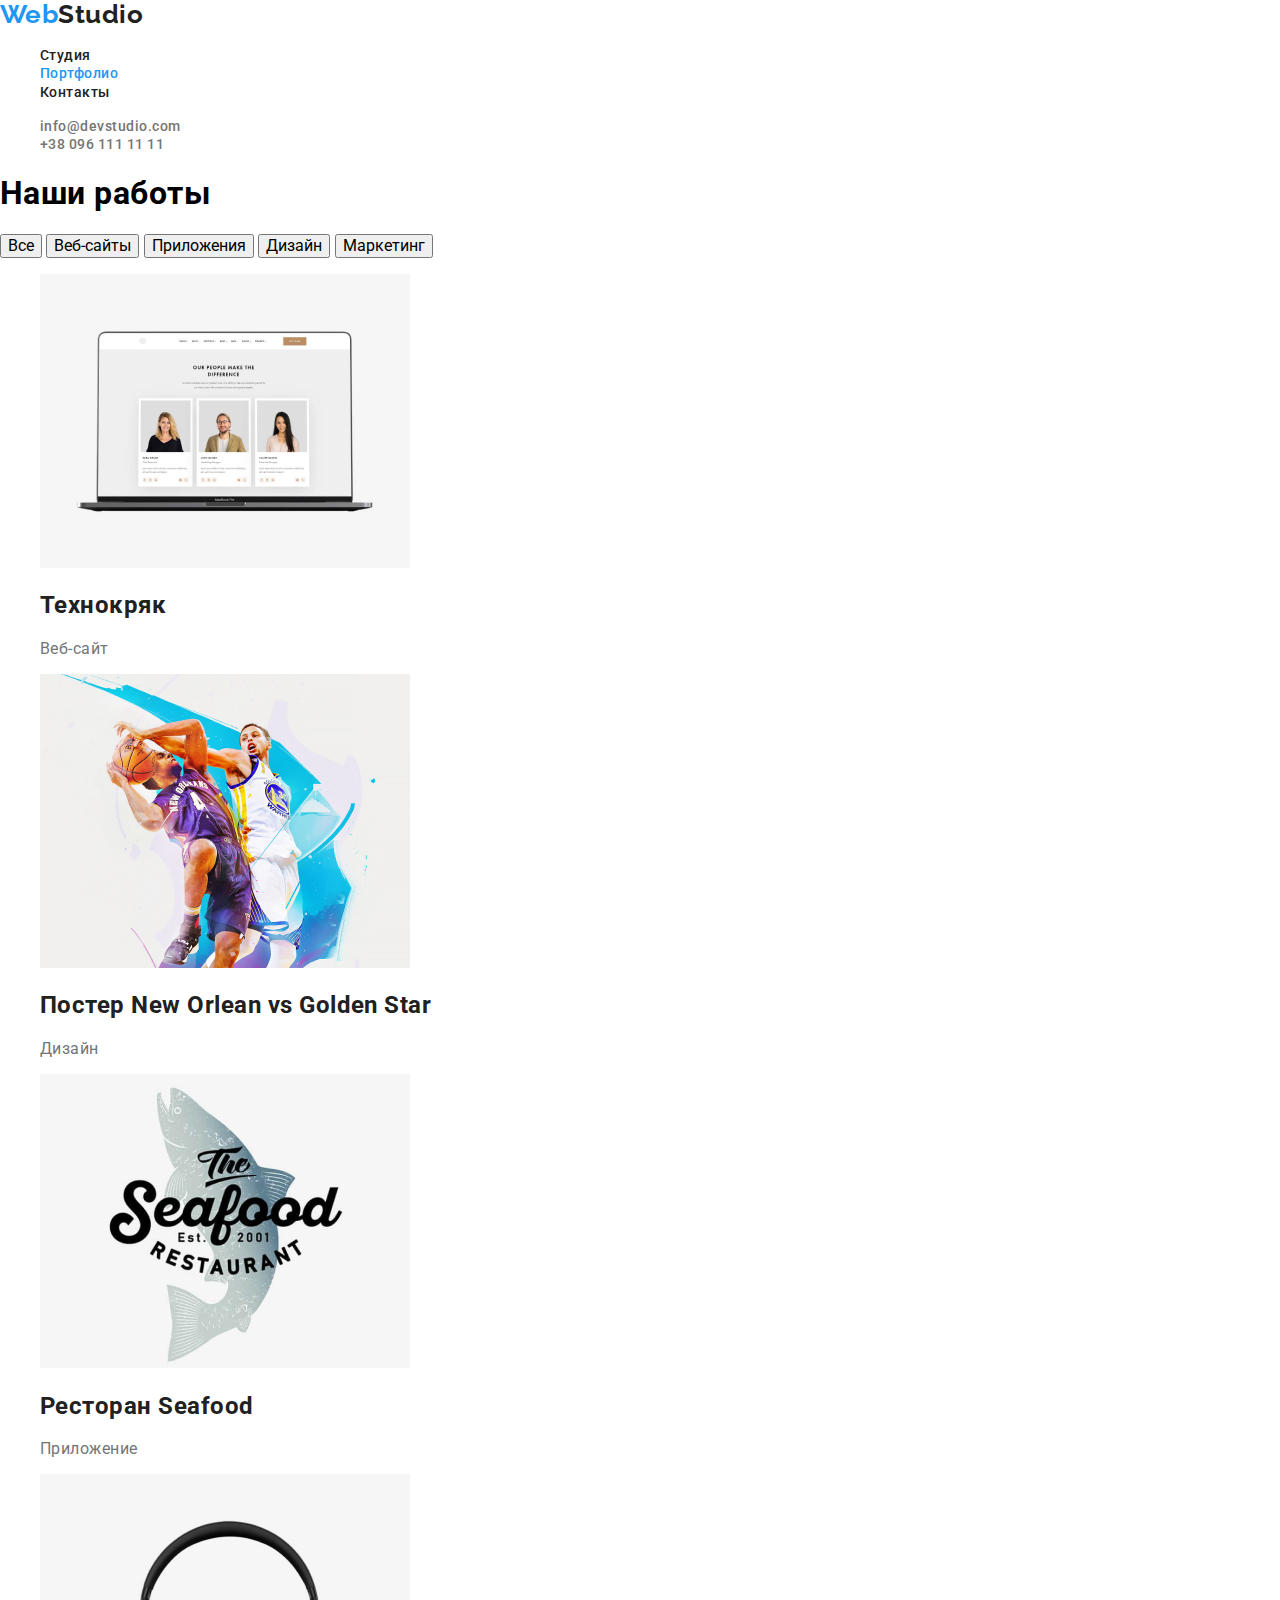
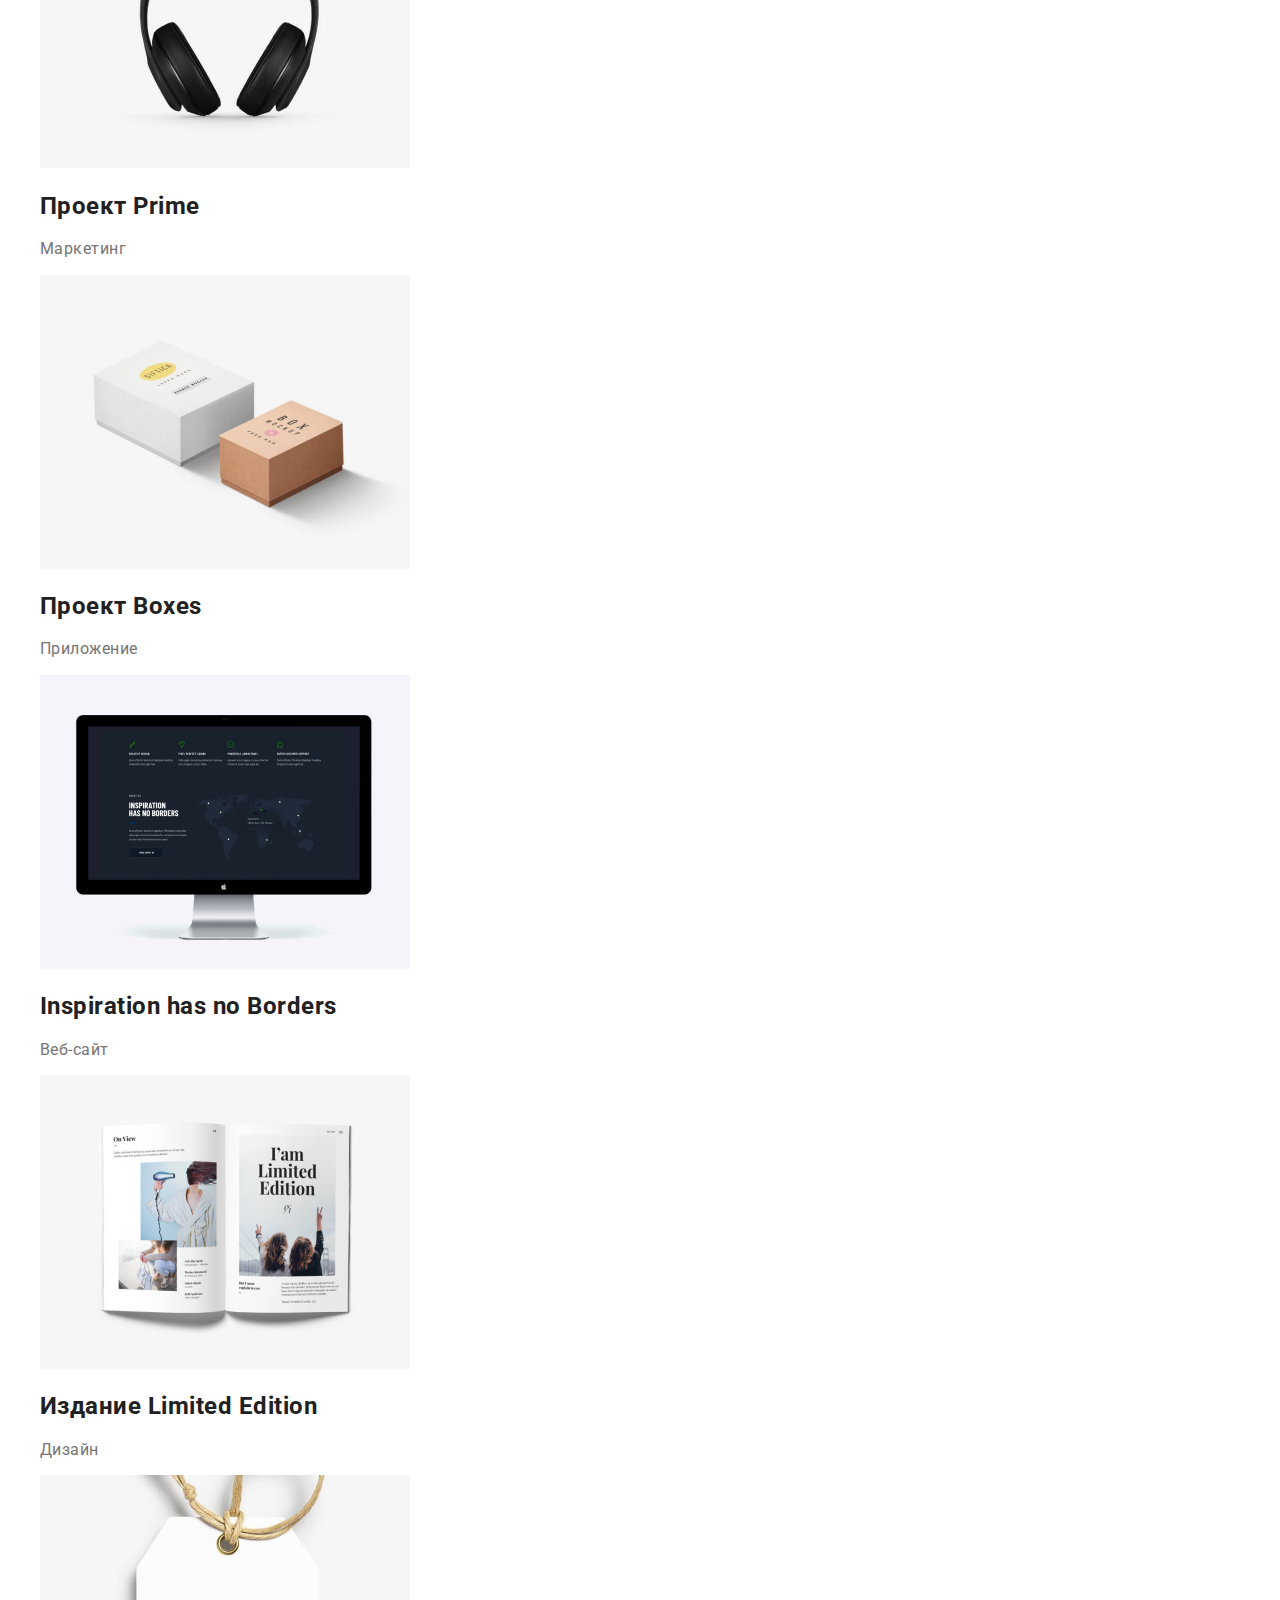
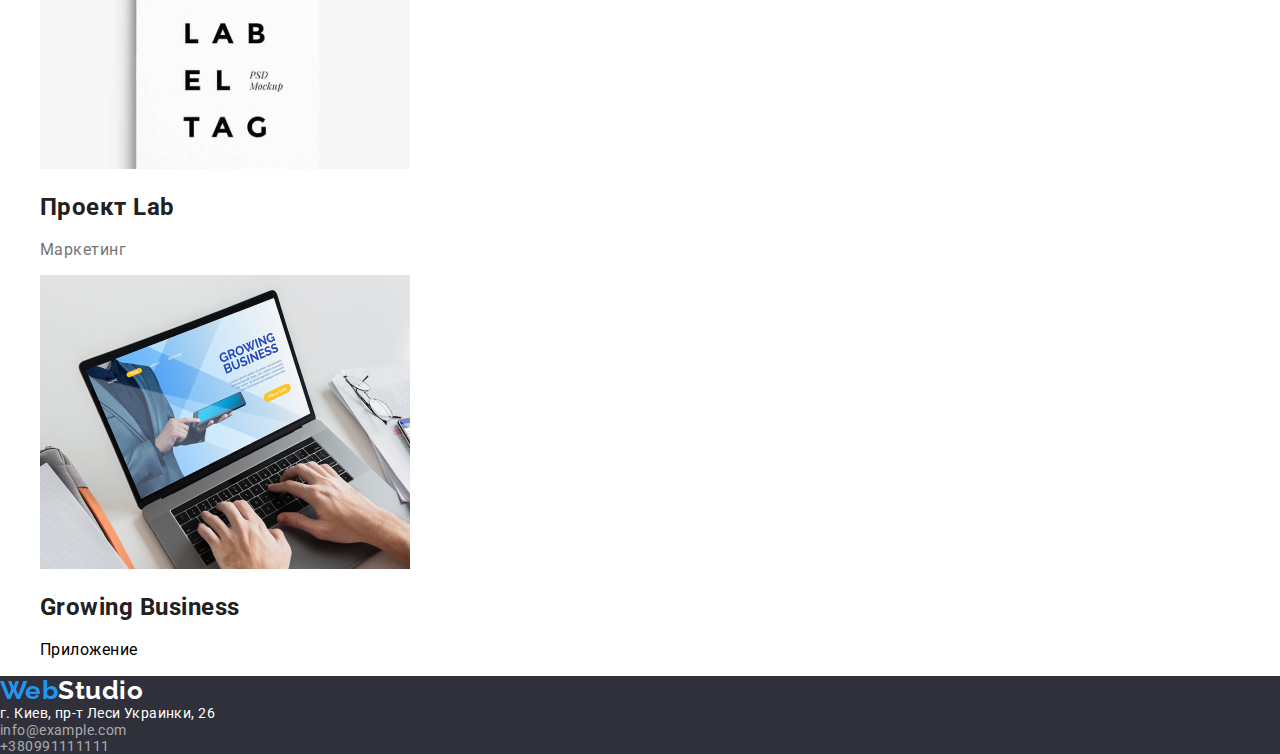
==== portfolio.html @ e06a1274 "Initial commit" ====
<!DOCTYPE html>
<html lang="ru">
  <head>
    <meta charset="UTF-8" />
    <meta name="viewport" content="width=1600, initial-scale=1.0" />
    <link href="https://fonts.googleapis.com/css2?family=Raleway:wght@400;700;900&family=Roboto:ital,wght@0,400;0,500;0,900;1,700&display=swap" rel="stylesheet" />
    <link rel="stylesheet" href="./css/common-styles.css" />
    <link rel="stylesheet" href="./css/portfolio.css" />
    <link rel="stylesheet" href="./css/normalize.css" />
    <title>Web Studio - Портфолио</title>
  </head>
  <body>
    <header>
      <nav>
        <a href="./index.html" class="logo"><span class="accent">Web</span>Studio</a>
        <ul class="site-nav list">
          <li><a href="./" class="link">Студия</a></li>
          <li><a href="./portfolio.html" class="link current">Портфолио</a></li>
          <li><a href="./" class="link">Контакты</a></li>
        </ul>
      </nav>
      <ul class="header-contacts">
        <li>
          <a href="mailto:info@devstudio.com" class="item">info@devstudio.com</a>
        </li>
        <li>
          <a href="tel:+380961111111" class="item">+38 096 111 11 11</a>
        </li>
      </ul>
    </header>
    <h1>Наши работы</h1>
    <div>
      <button type="button">Все</button>
      <button type="button">Веб-сайты</button>
      <button type="button">Приложения</button>
      <button type="button">Дизайн</button>
      <button type="button">Маркетинг</button>
    </div>
    <ul class="list">
      <li>
        <img src="./images/techcrack.jpg" alt="Экран ноутбука" />
        <h2 class="list-title">Технокряк</h2>
        <p class="list-text">Веб-сайт</p>
      </li>
      <li>
        <img src="./images/new-orlean.jpg" alt="Баскетболисты" />
        <h2 class="list-title">Постер New Orlean vs Golden Star</h2>
        <p class="list-text">Дизайн</p>
      </li>
      <li>
        <img src="./images/seafood.jpg" alt="Рыба" />
        <h2 class="list-title">Ресторан Seafood</h2>
        <p class="list-text">Приложение</p>
      </li>
      <li>
        <img src="./images/project-prime.jpg" alt="Наушники" />
        <h2 class="list-title">Проект Prime</h2>
        <p class="list-text">Маркетинг</p>
      </li>
      <li>
        <img src="./images/project-boxes.jpg" alt="Коробки" />
        <h2 class="list-title">Проект Boxes</h2>
        <p class="list-text">Приложение</p>
      </li>
      <li>
        <img src="./images/inspiration.jpg" alt="Экран iMac" />
        <h2 class="list-title">Inspiration has no Borders</h2>
        <p class="list-text">Веб-сайт</p>
      </li>
      <li>
        <img src="./images/limited-edition.jpg" alt="Книга" />
        <h2 class="list-title">Издание Limited Edition</h2>
        <p class="list-text">Дизайн</p>
      </li>
      <li>
        <img src="./images/project-lab.jpg" alt="Lab el Tag" />
        <h2 class="list-title">Проект Lab</h2>
        <p class="list-text">Маркетинг</p>
      </li>
      <li>
        <img src="./images/growing-business.jpg" alt="Ноутбук" />
        <h2 class="list-title">Growing Business</h2>
        <p>Приложение</p>
      </li>
    </ul>
    <footer class="footer">
      <a href="./" class="footer-logo"><span class="accent">Web</span>Studio</a>
      <address class="address">
        г. Киев, пр-т Леси Украинки, 26<br />
        <a href="mailto:info@example.com" class="address-item">info@example.com</a><br />
        <a href="tel:+380991111111" class="address-item">+380991111111</a>
      </address>
    </footer>
  </body>
</html>
---- css/common-styles.css ----
/*
Основной цвет текста: #212121
Вторичный цвет текста: #757575
Основной акцент: #2196F3
Белый текст и основной фон: #FFFFFF
Цвет текста футера: rgba(255, 255, 255, 0.6);
Вторичный цвет фона: #2F303A
*/

:root {
  --primary-text-color: #212121;
  --secondary-text-color: #757575;
  --main-accent: #2196f3;
  --pure-white-color: #ffffff;
  --footer-text-color: rgba(255, 255, 255, 0.6);
  --secondary-bg-color: #2f303a;
}

.logo {
  text-decoration: none;
  color: var(--primary-text-color);
  font-family: Raleway, sans-serif;
  font-weight: 700;
  font-size: 26px;
  inline-size: 1.2;
}
.accent {
  color: var(--main-accent);
}

.site-nav .link {
  text-decoration: none;
  color: var(--primary-text-color);
  font-family: Roboto;
  font-weight: 500;
  font-size: 14px;
}

.site-nav .link:hover,
.site-nav .link:focus {
  color: var(--main-accent);
}

.site-nav .current {
  color: var(--main-accent);
}
.list {
  list-style: none;
}
.header-contacts {
  list-style: none;
}

.header-contacts .item {
  text-decoration: none;
  font-family: Roboto;
  font-weight: 500;
  font-size: 14px;
  color: var(--secondary-text-color);
}

.header-contacts .item:hover,
.header-contacts .item:focus {
  color: var(--main-accent);
  text-decoration: underline;
}

.footer {
  font-weight: 400;
  font-style: normal;
  font-size: 14px;
  background-color: var(--secondary-bg-color);
}
.footer-logo {
  text-decoration: none;
  color: var(--pure-white-color);
  font-family: Raleway, sans-serif;
  font-weight: 700;
  font-size: 26px;
  inline-size: 1.2;
}
.address {
  font-weight: 400;
  font-style: normal;
  color: var(--pure-white-color);
  letter-spacing: 0.03em;
}

.address-item {
  text-decoration: none;
  font-family: Roboto;
  font-weight: 400;
  font-size: 14px;
  color: var(--footer-text-color);
}

.address-item:hover,
.address-item:focus {
  color: var(--main-accent);
  text-decoration: underline;
}
---- css/portfolio.css ----
body {
  font-family: Roboto;
  font-style: normal;
  font-weight: 400;
  letter-spacing: 0.03em;
}
.list-title {
  color: var(--primary-text-color);
}

.list-text {
  color: var(--secondary-text-color);
}
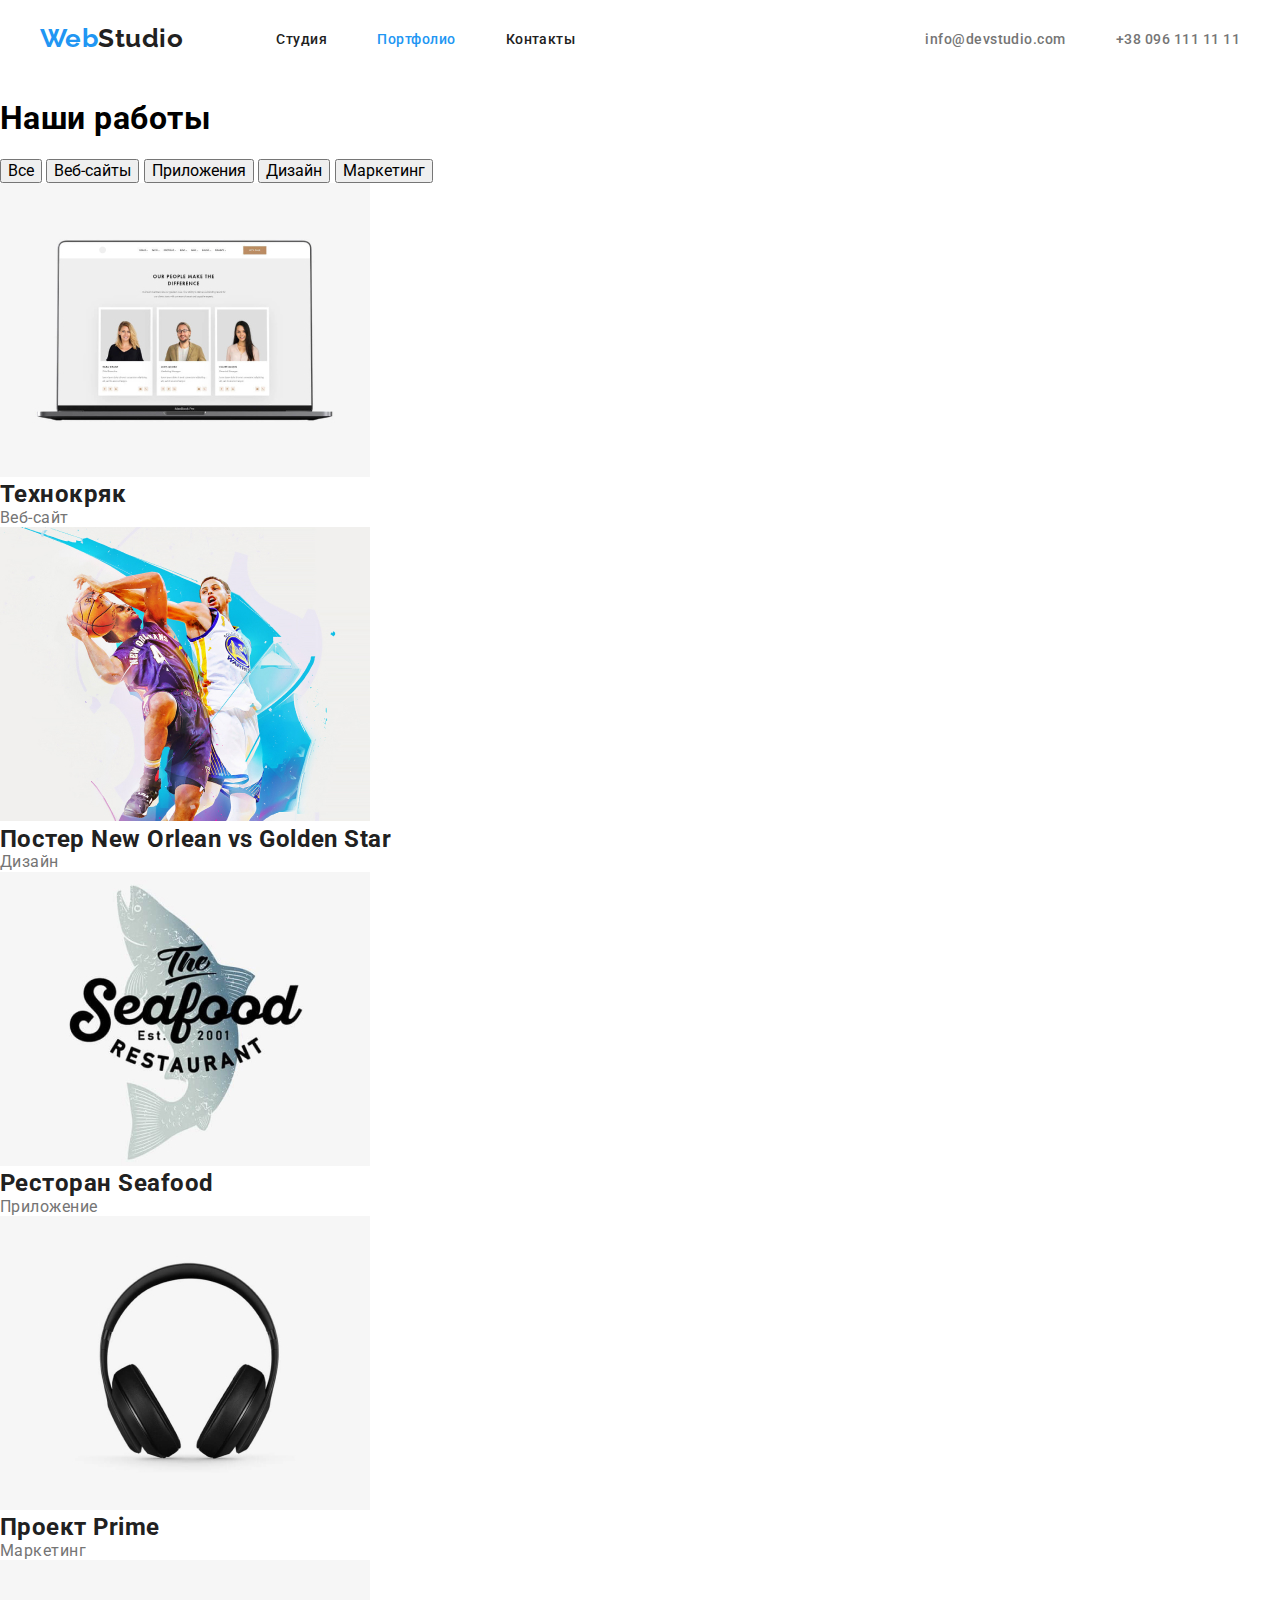
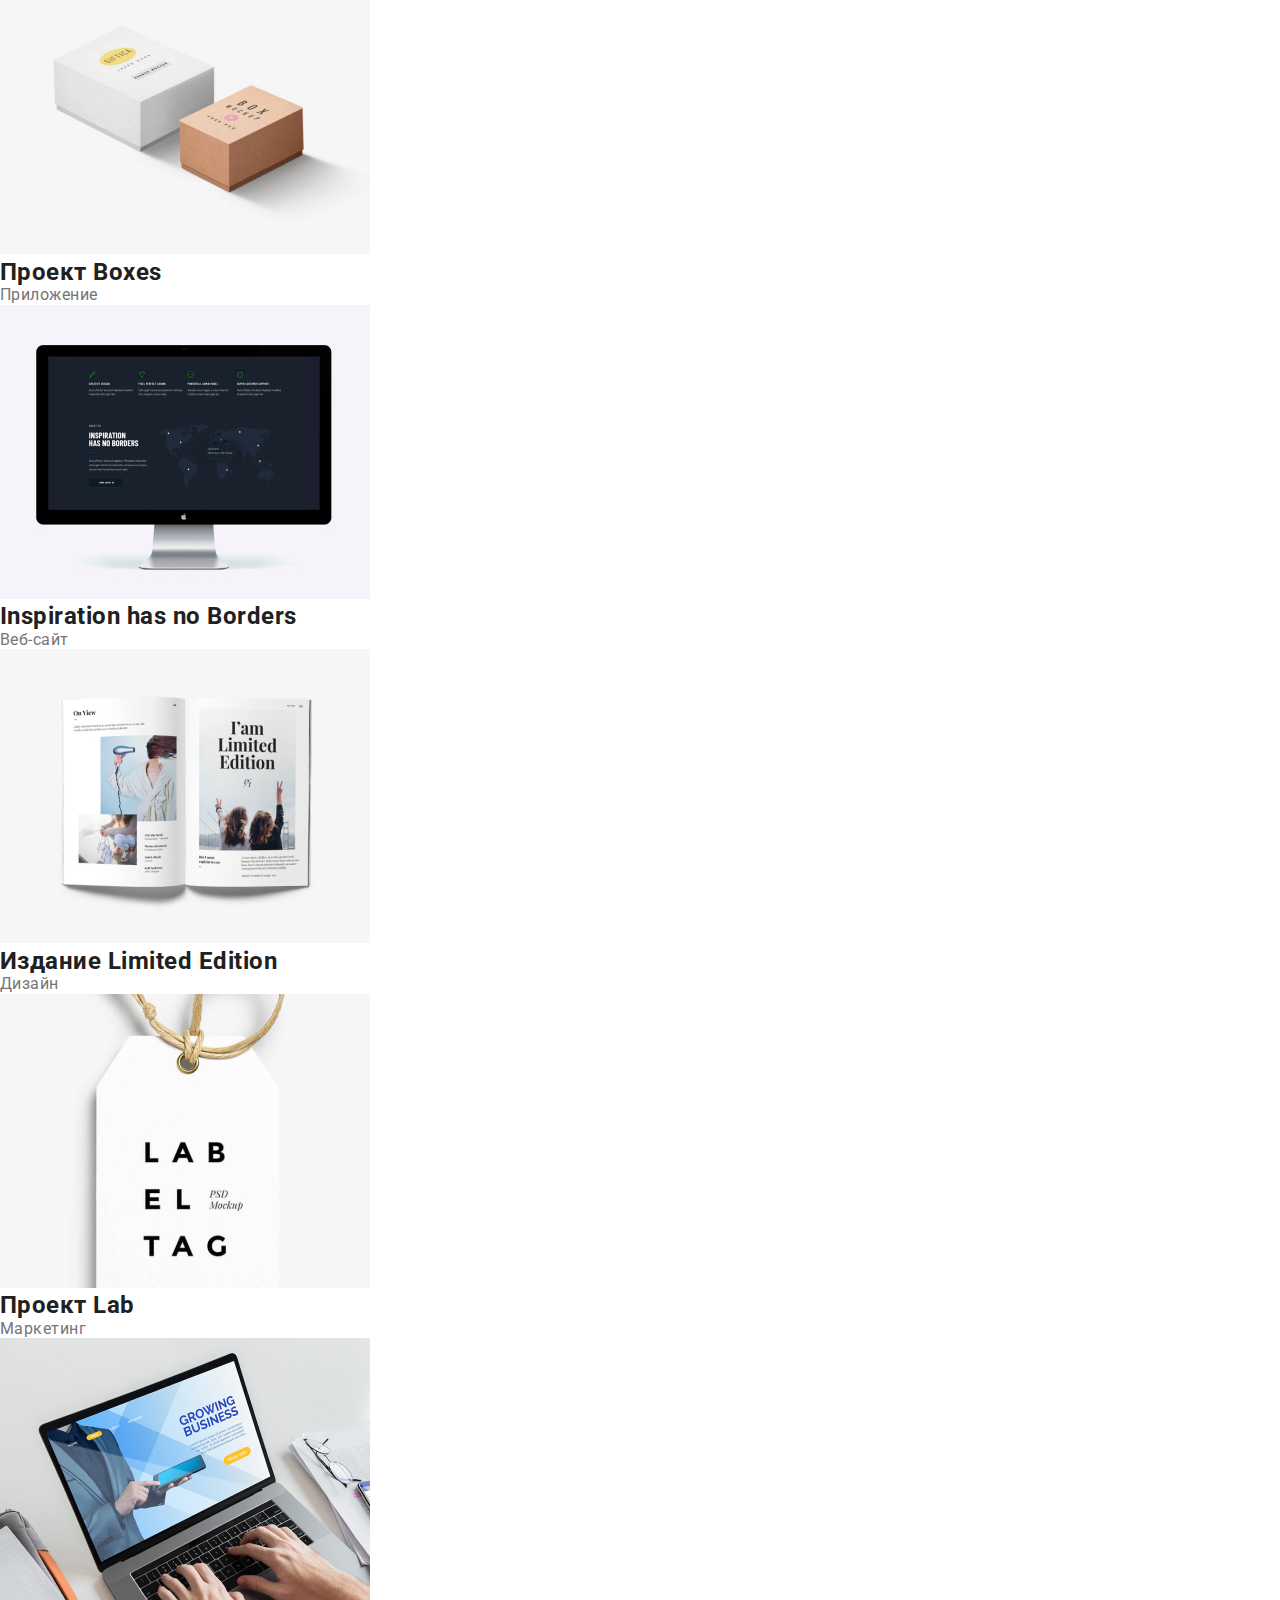
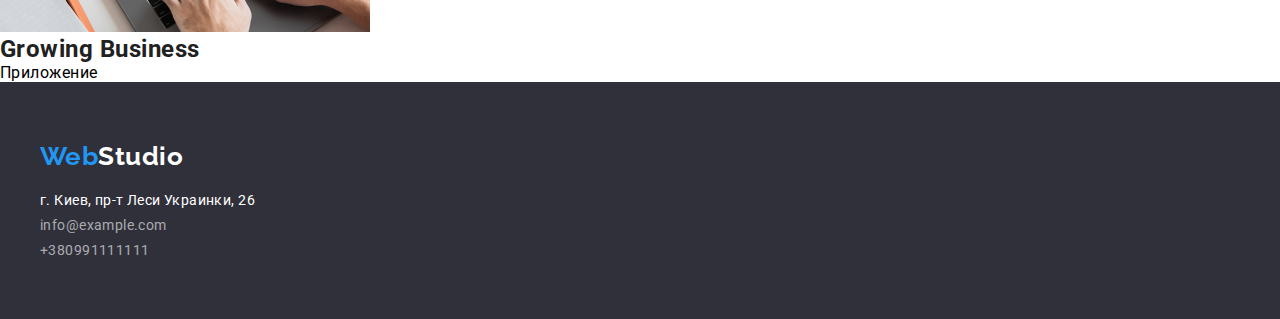
==== commit fee794b9: "главная страница со всеми стилями и позиционированием" ====
--- a/portfolio.html
+++ b/portfolio.html
@@ -10,23 +10,25 @@
     <title>Web Studio - Портфолио</title>
   </head>
   <body>
-    <header>
-      <nav>
-        <a href="./index.html" class="logo"><span class="accent">Web</span>Studio</a>
-        <ul class="site-nav list">
-          <li><a href="./" class="link">Студия</a></li>
-          <li><a href="./portfolio.html" class="link current">Портфолио</a></li>
-          <li><a href="./" class="link">Контакты</a></li>
+    <header class="page-header flexbox">
+      <div class="container flexbox justify-center">
+        <nav class="main-nav flexbox justify-center">
+          <a href="./index.html" class="logo"><span class="accent">Web</span>Studio</a>
+          <ul class="site-nav flexbox list">
+            <li class="item"><a href="./" class="link">Студия</a></li>
+            <li class="item"><a href="./portfolio.html" class="link current">Портфолио</a></li>
+            <li class="item"><a href="./" class="link">Контакты</a></li>
+          </ul>
+        </nav>
+        <ul class="header-contacts flexbox list">
+          <li class="item">
+            <a href="mailto:info@devstudio.com" class="link">info@devstudio.com</a>
+          </li>
+          <li class="item">
+            <a href="tel:+380961111111" class="link">+38 096 111 11 11</a>
+          </li>
         </ul>
-      </nav>
-      <ul class="header-contacts">
-        <li>
-          <a href="mailto:info@devstudio.com" class="item">info@devstudio.com</a>
-        </li>
-        <li>
-          <a href="tel:+380961111111" class="item">+38 096 111 11 11</a>
-        </li>
-      </ul>
+      </div>
     </header>
     <h1>Наши работы</h1>
     <div>
@@ -84,12 +86,14 @@
       </li>
     </ul>
     <footer class="footer">
-      <a href="./" class="footer-logo"><span class="accent">Web</span>Studio</a>
-      <address class="address">
-        г. Киев, пр-т Леси Украинки, 26<br />
-        <a href="mailto:info@example.com" class="address-item">info@example.com</a><br />
-        <a href="tel:+380991111111" class="address-item">+380991111111</a>
-      </address>
+      <div class="container">
+        <a href="./" class="footer-logo"><span class="accent">Web</span>Studio</a>
+        <address class="address">
+          <span class="adress-text">г. Киев, пр-т Леси Украинки, 26</span>
+          <a href="mailto:info@example.com" class="address-item">info@example.com</a>
+          <a href="tel:+380991111111" class="address-item">+380991111111</a>
+        </address>
+      </div>
     </footer>
   </body>
 </html>
--- a/css/common-styles.css
+++ b/css/common-styles.css
@@ -16,6 +16,48 @@
   --secondary-bg-color: #2f303a;
 }
 
+h1,
+h2,
+h3,
+p {
+  margin: 0px;
+  padding: 0px;
+}
+
+.list {
+  list-style: none;
+  margin: 0px;
+  padding: 0px;
+}
+
+.flexbox {
+  display: flex;
+}
+
+.page-header {
+  background-color: var(--pure-white-color);
+  padding-top: 24px;
+  padding-bottom: 25px;
+}
+
+.container {
+  width: 1200px;
+  padding: 0px;
+  margin-top: 0px;
+  margin-bottom: 0px;
+  margin-right: auto;
+  margin-left: auto;
+  /*outline: 2px solid tomato;*/
+}
+.justify-center {
+  align-items: center;
+  justify-content: flex-end;
+}
+/* шапка странички*/
+.main-nav {
+  margin-right: auto;
+}
+
 .logo {
   text-decoration: none;
   color: var(--primary-text-color);
@@ -27,15 +69,19 @@
 .accent {
   color: var(--main-accent);
 }
-
+.site-nav {
+  margin-left: 93px;
+}
 .site-nav .link {
   text-decoration: none;
   color: var(--primary-text-color);
-  font-family: Roboto;
   font-weight: 500;
   font-size: 14px;
+  margin: 0px;
 }
-
+.main-nav .item:not(:last-child) {
+  margin-right: 50px;
+}
 .site-nav .link:hover,
 .site-nav .link:focus {
   color: var(--main-accent);
@@ -44,14 +90,8 @@
 .site-nav .current {
   color: var(--main-accent);
 }
-.list {
-  list-style: none;
-}
-.header-contacts {
-  list-style: none;
-}
 
-.header-contacts .item {
+.header-contacts .link {
   text-decoration: none;
   font-family: Roboto;
   font-weight: 500;
@@ -59,17 +99,25 @@
   color: var(--secondary-text-color);
 }
 
-.header-contacts .item:hover,
-.header-contacts .item:focus {
+.header-contacts .link:hover,
+.header-contacts .link:focus {
   color: var(--main-accent);
   text-decoration: underline;
 }
+
+.header-contacts .item:not(:last-child) {
+  margin-right: 50px;
+}
+
+/* футер */
 
 .footer {
   font-weight: 400;
   font-style: normal;
   font-size: 14px;
   background-color: var(--secondary-bg-color);
+  padding-top: 60px;
+  padding-bottom: 60px;
 }
 .footer-logo {
   text-decoration: none;
@@ -84,14 +132,19 @@
   font-style: normal;
   color: var(--pure-white-color);
   letter-spacing: 0.03em;
+  margin-top: 20px;
 }
-
+.adress-text {
+  display: block;
+}
 .address-item {
+  display: block;
   text-decoration: none;
   font-family: Roboto;
   font-weight: 400;
   font-size: 14px;
   color: var(--footer-text-color);
+  margin-top: 9px;
 }
 
 .address-item:hover,
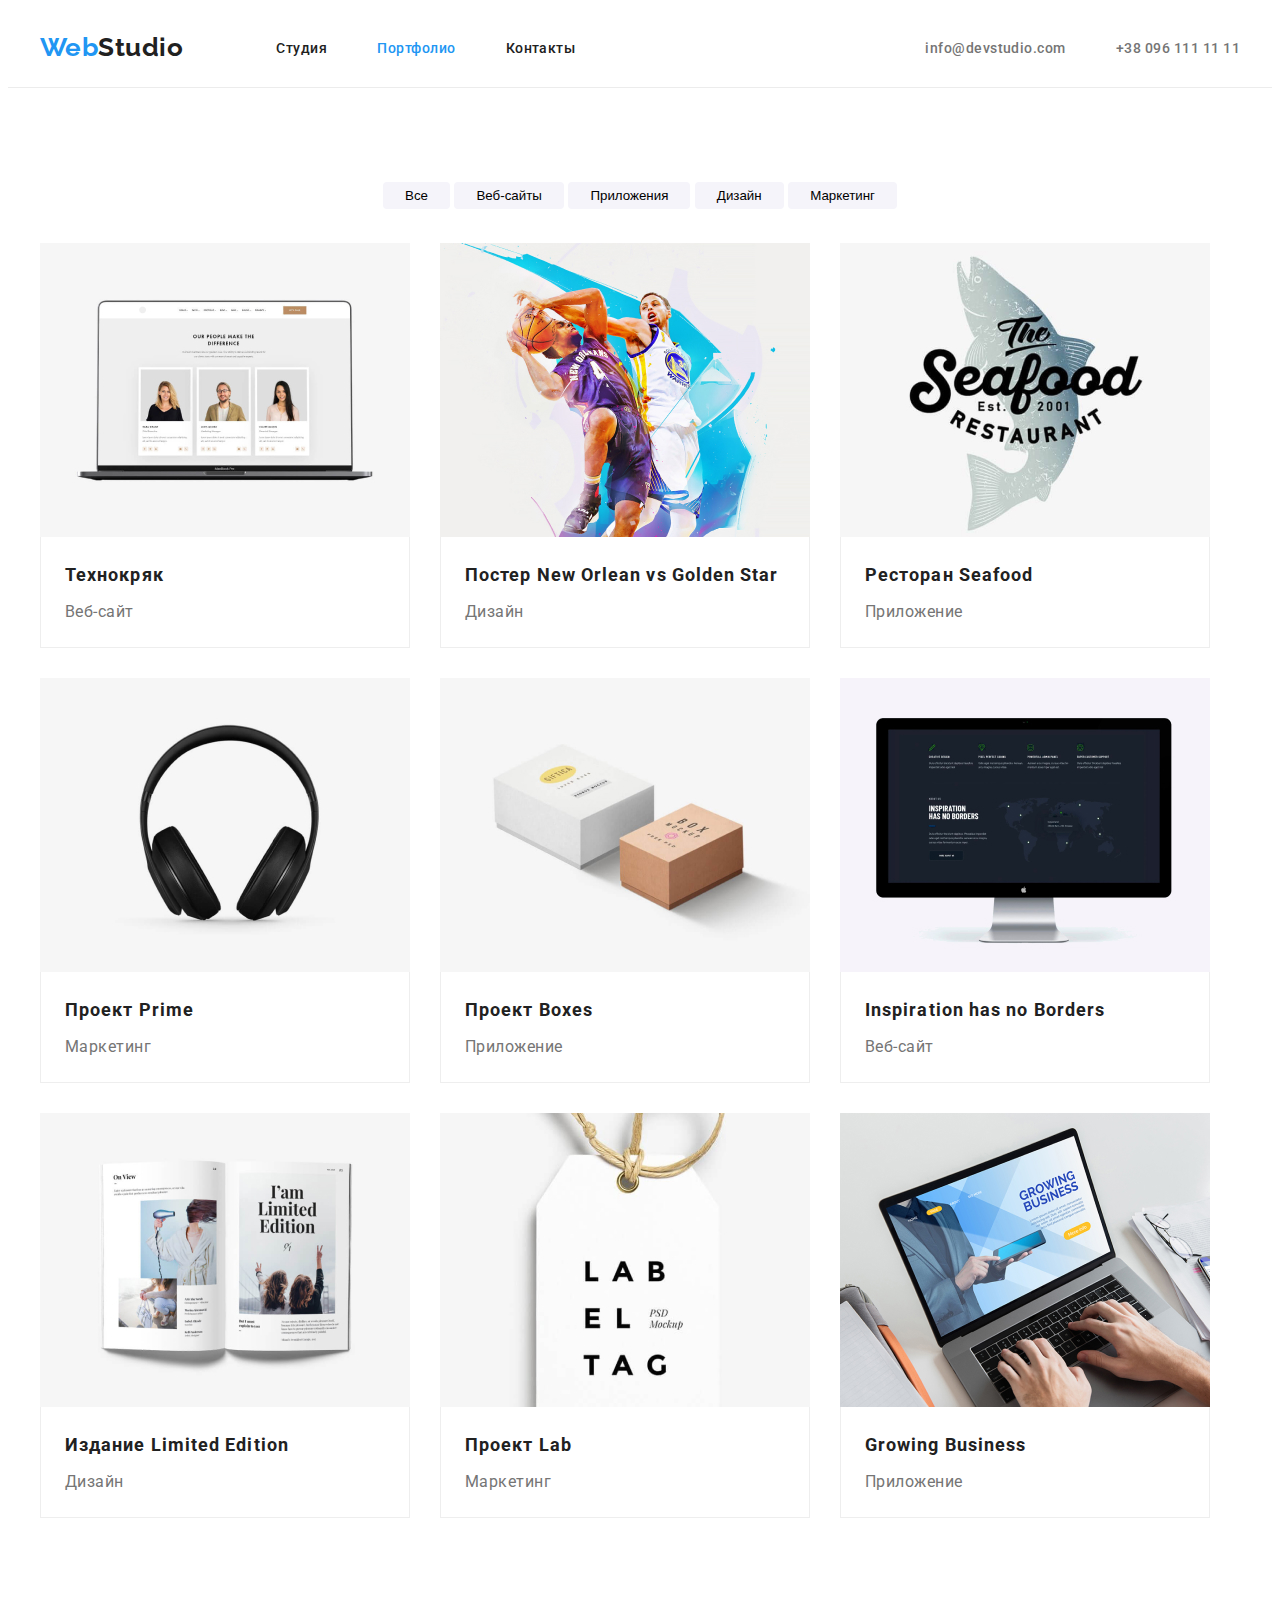
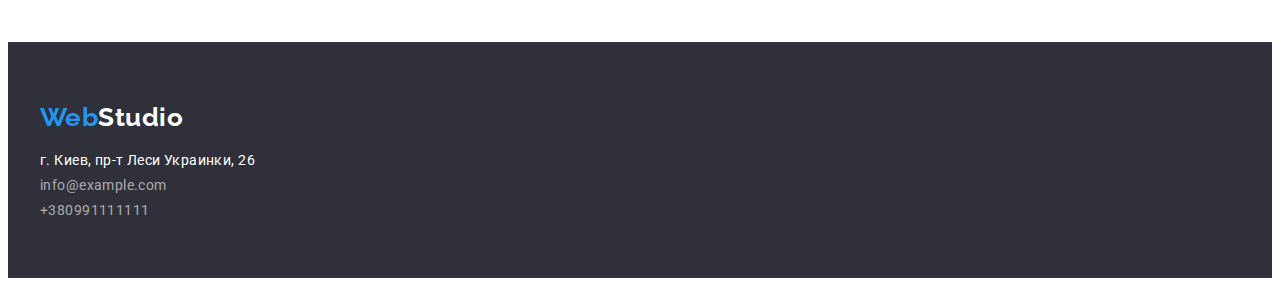
==== commit bba27cce: "добавляет стили и позиционирование портфолио" ====
--- a/portfolio.html
+++ b/portfolio.html
@@ -4,9 +4,15 @@
     <meta charset="UTF-8" />
     <meta name="viewport" content="width=1600, initial-scale=1.0" />
     <link href="https://fonts.googleapis.com/css2?family=Raleway:wght@400;700;900&family=Roboto:ital,wght@0,400;0,500;0,900;1,700&display=swap" rel="stylesheet" />
+    <link
+      rel="stylesheet"
+      href="https://cdnjs.cloudflare.com/ajax/libs/modern-normalize/1.0.0/modern-normalize.min.css"
+      integrity="sha512-ISS7cAi1PEhQ8jnbJpJZMd29NlhNj4AWYyLOSp2CE/CsHxTCu+r+t0D2yoJudVrd0/8fTVPUVDzY5Tvli75u/g=="
+      crossorigin="anonymous"
+    />
     <link rel="stylesheet" href="./css/common-styles.css" />
     <link rel="stylesheet" href="./css/portfolio.css" />
-    <link rel="stylesheet" href="./css/normalize.css" />
+
     <title>Web Studio - Портфолио</title>
   </head>
   <body>
@@ -30,61 +36,101 @@
         </ul>
       </div>
     </header>
-    <h1>Наши работы</h1>
-    <div>
-      <button type="button">Все</button>
-      <button type="button">Веб-сайты</button>
-      <button type="button">Приложения</button>
-      <button type="button">Дизайн</button>
-      <button type="button">Маркетинг</button>
+    <div class="container our-examples">
+      <!-- <h1>Наши работы</h1> -->
+      <div class="btn-container">
+        <button type="button" class="btn">Все</button>
+        <button type="button" class="btn">Веб-сайты</button>
+        <button type="button" class="btn">Приложения</button>
+        <button type="button" class="btn">Дизайн</button>
+        <button type="button" class="btn">Маркетинг</button>
+      </div>
+      <div class="grid-container">
+        <ul class="card-grid flexbox list">
+          <li class="grid-item">
+            <div class="grid-item-container">
+              <img src="./images/techcrack.jpg" alt="Экран ноутбука" width="370px" />
+              <div class="list-container">
+                <h2 class="list-title">Технокряк</h2>
+                <p class="list-text">Веб-сайт</p>
+              </div>
+            </div>
+          </li>
+          <li class="grid-item">
+            <div class="grid-item-container">
+              <img src="./images/new-orlean.jpg" alt="Баскетболисты" width="370px" />
+              <div class="list-container">
+                <h2 class="list-title">Постер New Orlean vs Golden Star</h2>
+                <p class="list-text">Дизайн</p>
+              </div>
+            </div>
+          </li>
+          <li class="grid-item">
+            <div class="grid-item-container">
+              <img src="./images/seafood.jpg" alt="Рыба" width="370px" />
+              <div class="list-container">
+                <h2 class="list-title">Ресторан Seafood</h2>
+                <p class="list-text">Приложение</p>
+              </div>
+            </div>
+          </li>
+          <li class="grid-item">
+            <div class="grid-item-container">
+              <img src="./images/project-prime.jpg" alt="Наушники" width="370px" />
+              <div class="list-container">
+                <h2 class="list-title">Проект Prime</h2>
+                <p class="list-text">Маркетинг</p>
+              </div>
+            </div>
+          </li>
+          <li class="grid-item">
+            <div class="grid-item-container">
+              <img src="./images/project-boxes.jpg" alt="Коробки" width="370px" />
+              <div class="list-container">
+                <h2 class="list-title">Проект Boxes</h2>
+                <p class="list-text">Приложение</p>
+              </div>
+            </div>
+          </li>
+          <li class="grid-item">
+            <div class="grid-item-container">
+              <img src="./images/inspiration.jpg" alt="Экран iMac" width="370px" />
+              <div class="list-container">
+                <h2 class="list-title">Inspiration has no Borders</h2>
+                <p class="list-text">Веб-сайт</p>
+              </div>
+            </div>
+          </li>
+          <li class="grid-item">
+            <div class="grid-item-container">
+              <img src="./images/limited-edition.jpg" alt="Книга" width="370px" />
+              <div class="list-container">
+                <h2 class="list-title">Издание Limited Edition</h2>
+                <p class="list-text">Дизайн</p>
+              </div>
+            </div>
+          </li>
+          <li class="grid-item">
+            <div class="grid-item-container">
+              <img src="./images/project-lab.jpg" alt="Lab el Tag" width="370px" />
+              <div class="list-container">
+                <h2 class="list-title">Проект Lab</h2>
+                <p class="list-text">Маркетинг</p>
+              </div>
+            </div>
+          </li>
+          <li class="grid-item">
+            <div class="grid-item-container">
+              <img src="./images/growing-business.jpg" alt="Ноутбук" width="370px" />
+              <div class="list-container">
+                <h2 class="list-title">Growing Business</h2>
+                <p class="list-text">Приложение</p>
+              </div>
+            </div>
+          </li>
+        </ul>
+      </div>
     </div>
-    <ul class="list">
-      <li>
-        <img src="./images/techcrack.jpg" alt="Экран ноутбука" />
-        <h2 class="list-title">Технокряк</h2>
-        <p class="list-text">Веб-сайт</p>
-      </li>
-      <li>
-        <img src="./images/new-orlean.jpg" alt="Баскетболисты" />
-        <h2 class="list-title">Постер New Orlean vs Golden Star</h2>
-        <p class="list-text">Дизайн</p>
-      </li>
-      <li>
-        <img src="./images/seafood.jpg" alt="Рыба" />
-        <h2 class="list-title">Ресторан Seafood</h2>
-        <p class="list-text">Приложение</p>
-      </li>
-      <li>
-        <img src="./images/project-prime.jpg" alt="Наушники" />
-        <h2 class="list-title">Проект Prime</h2>
-        <p class="list-text">Маркетинг</p>
-      </li>
-      <li>
-        <img src="./images/project-boxes.jpg" alt="Коробки" />
-        <h2 class="list-title">Проект Boxes</h2>
-        <p class="list-text">Приложение</p>
-      </li>
-      <li>
-        <img src="./images/inspiration.jpg" alt="Экран iMac" />
-        <h2 class="list-title">Inspiration has no Borders</h2>
-        <p class="list-text">Веб-сайт</p>
-      </li>
-      <li>
-        <img src="./images/limited-edition.jpg" alt="Книга" />
-        <h2 class="list-title">Издание Limited Edition</h2>
-        <p class="list-text">Дизайн</p>
-      </li>
-      <li>
-        <img src="./images/project-lab.jpg" alt="Lab el Tag" />
-        <h2 class="list-title">Проект Lab</h2>
-        <p class="list-text">Маркетинг</p>
-      </li>
-      <li>
-        <img src="./images/growing-business.jpg" alt="Ноутбук" />
-        <h2 class="list-title">Growing Business</h2>
-        <p>Приложение</p>
-      </li>
-    </ul>
     <footer class="footer">
       <div class="container">
         <a href="./" class="footer-logo"><span class="accent">Web</span>Studio</a>
--- a/css/common-styles.css
+++ b/css/common-styles.css
@@ -38,11 +38,12 @@
   background-color: var(--pure-white-color);
   padding-top: 24px;
   padding-bottom: 25px;
+  border-bottom: 1px solid #ececec;
 }
 
 .container {
   width: 1200px;
-  padding: 0px;
+  padding: 0px 15px 0 15px;
   margin-top: 0px;
   margin-bottom: 0px;
   margin-right: auto;
--- a/css/portfolio.css
+++ b/css/portfolio.css
@@ -5,9 +5,69 @@
   letter-spacing: 0.03em;
 }
 .list-title {
+  text-align: left;
   color: var(--primary-text-color);
+  font-size: 18px;
+  line-height: 2;
+  letter-spacing: 0.06em;
 }
 
 .list-text {
+  text-align: left;
+  margin-top: 4px;
   color: var(--secondary-text-color);
+  font-size: 16px;
+  line-height: 1.87;
+  letter-spacing: 0.03em;
 }
+
+.btn {
+  padding: 6px 22px;
+  border-style: none;
+  background: #f5f4fa;
+  border-radius: 4px;
+}
+
+.btn:hover,
+.btn:focus {
+  padding: 6px 22px;
+  border-style: none;
+  background: #2196f3;
+  box-shadow: 0px 3px 1px rgba(0, 0, 0, 0.1), 0px 1px 2px rgba(0, 0, 0, 0.08), 0px 2px 2px rgba(0, 0, 0, 0.12);
+  border-radius: 4px;
+  color: var(--pure-white-color);
+}
+
+.our-examples {
+  text-align: center;
+  margin-top: 94px;
+}
+
+.grid-container {
+  margin-top: 34px;
+  margin-bottom: 94px;
+}
+
+.card-grid {
+  flex-wrap: wrap;
+  flex-direction: row;
+  flex-basis: calc((100% - 8 * 30px) / 9);
+}
+
+.grid-item {
+  padding-right: 30px;
+  padding-bottom: 30px;
+}
+.grid-item:nth-child(3n) {
+  padding-right: 0px;
+}
+
+.list-container {
+  padding: 20px 24px;
+  text-align: left;
+  border: 1px solid #eeeeee;
+  border-top: none;
+}
+.grid-item img {
+  display: block;
+}
